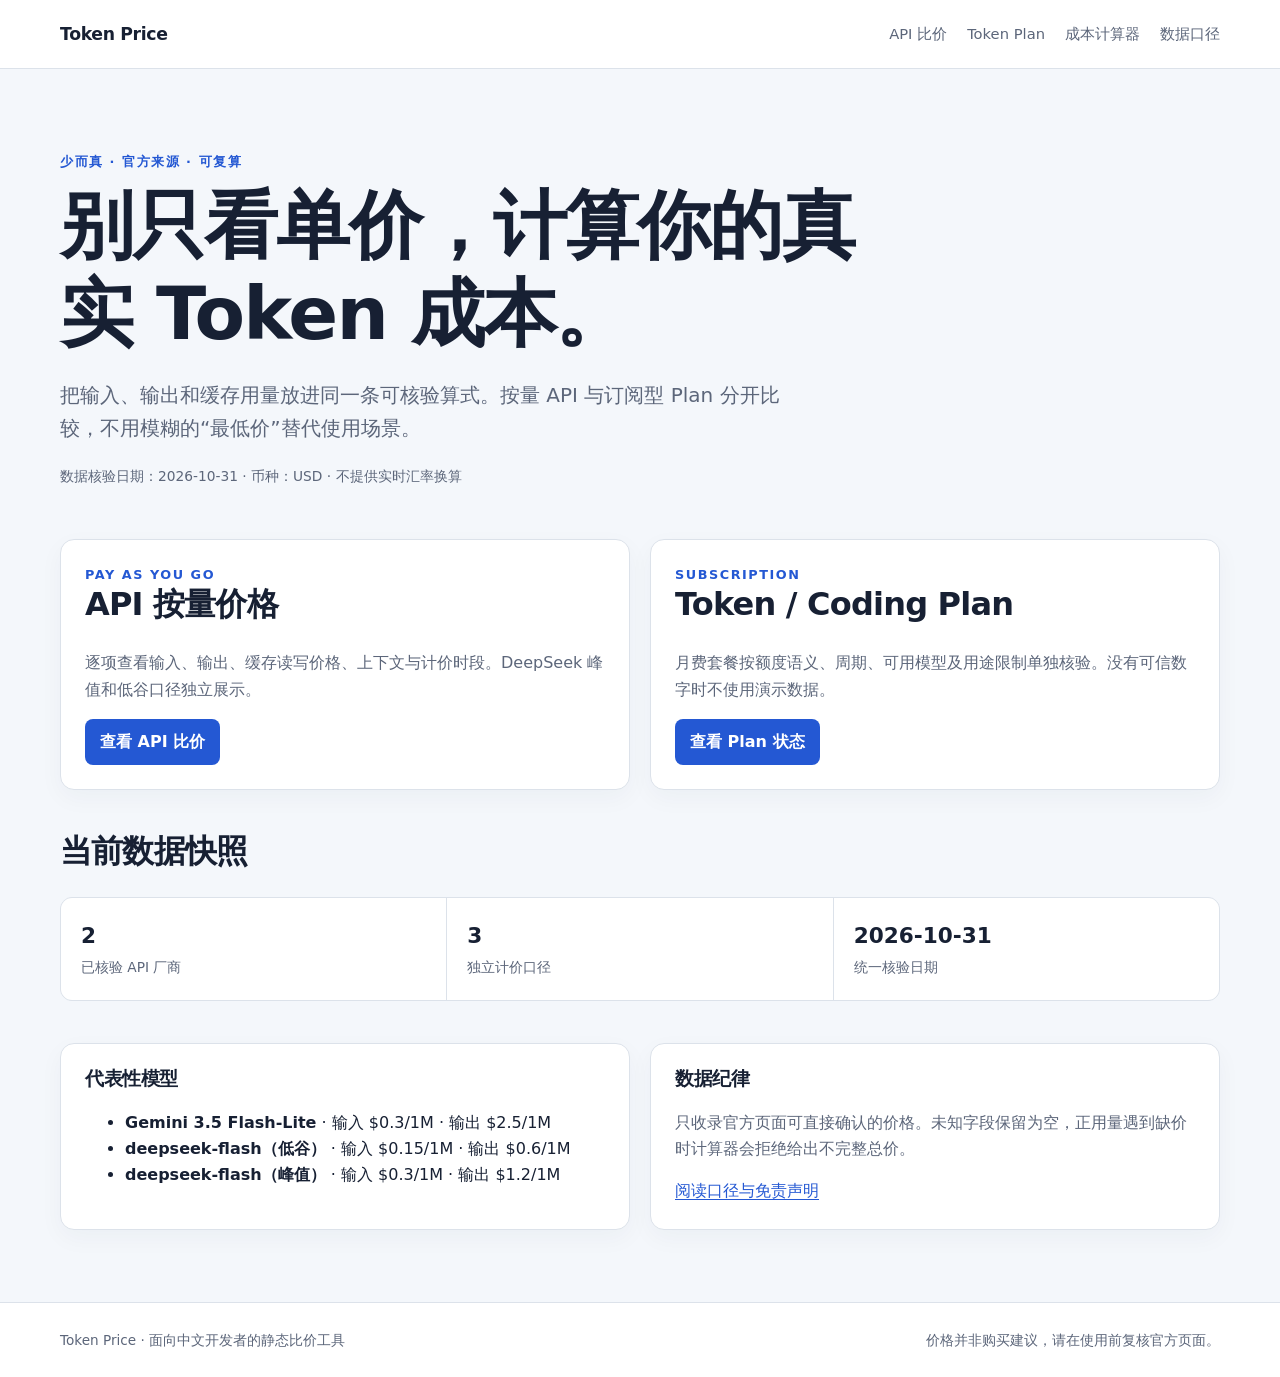
==== index.html @ 172f6dd5 "feat: 发布 token-price v0.1.0 静态站点" ====
<!DOCTYPE html><html lang="zh-CN"><head><meta charset="UTF-8"><meta name="viewport" content="width=device-width, initial-scale=1"><meta name="description" content="按真实 Token 用量比较 AI API 成本，并独立查看订阅型 Token Plan。"><meta name="generator" content="Astro v7.4.4"><link rel="icon" href="/favicon.svg" type="image/svg+xml"><title>AI API 与 Token Plan 比价 | Token Price</title><link rel="stylesheet" href="/_astro/data.DtbCJiMZ.css"></head><body><header class="site-header"><nav class="shell nav" aria-label="主导航"><a class="brand" href="/">Token Price</a><div class="nav-links"><a href="/api-pricing/">API 比价</a><a href="/plans/">Token Plan</a><a href="/calculator/">成本计算器</a><a href="/methodology/">数据口径</a></div></nav></header><main class="shell"><section class="hero"><div class="eyebrow">少而真 · 官方来源 · 可复算</div><h1>别只看单价，计算你的真实 Token 成本。</h1><p class="lede">把输入、输出和缓存用量放进同一条可核验算式。按量 API 与订阅型 Plan 分开比较，不用模糊的“最低价”替代使用场景。</p><p class="meta">数据核验日期：2026-10-31 · 币种：USD · 不提供实时汇率换算</p></section><div class="grid"><article class="card"><div class="eyebrow">Pay as you go</div><h2>API 按量价格</h2><p>逐项查看输入、输出、缓存读写价格、上下文与计价时段。DeepSeek 峰值和低谷口径独立展示。</p><a class="button" href="/api-pricing/">查看 API 比价</a></article><article class="card"><div class="eyebrow">Subscription</div><h2>Token / Coding Plan</h2><p>月费套餐按额度语义、周期、可用模型及用途限制单独核验。没有可信数字时不使用演示数据。</p><a class="button" href="/plans/">查看 Plan 状态</a></article></div><section class="section" aria-labelledby="snapshot-title"><h2 id="snapshot-title">当前数据快照</h2><div class="stats"><div class="stat"><strong>2</strong><span class="meta">已核验 API 厂商</span></div><div class="stat"><strong>3</strong><span class="meta">独立计价口径</span></div><div class="stat"><strong>2026-10-31</strong><span class="meta">统一核验日期</span></div></div></section><section class="section grid"><article class="card"><h3>代表性模型</h3><ul><li><strong>Gemini 3.5 Flash-Lite</strong> · 输入 $0.3/1M · 输出 $2.5/1M</li><li><strong>deepseek-flash（低谷）</strong> · 输入 $0.15/1M · 输出 $0.6/1M</li><li><strong>deepseek-flash（峰值）</strong> · 输入 $0.3/1M · 输出 $1.2/1M</li></ul></article><article class="card"><h3>数据纪律</h3><p>只收录官方页面可直接确认的价格。未知字段保留为空，正用量遇到缺价时计算器会拒绝给出不完整总价。</p><a href="/methodology/">阅读口径与免责声明</a></article></section></main><footer class="site-footer"><div class="shell footer-row"><p>Token Price · 面向中文开发者的静态比价工具</p><p>价格并非购买建议，请在使用前复核官方页面。</p></div></footer></body></html>
---- _astro/data.DtbCJiMZ.css ----
:root{color-scheme:light;--ink:#172033;--muted:#5c667a;--line:#dce2ea;--paper:#fff;--wash:#f4f7fb;--brand:#2458d3;--brand-dark:#173b91;--good:#087a55;font-family:Inter,ui-sans-serif,system-ui,-apple-system,BlinkMacSystemFont,Segoe UI,sans-serif}*{box-sizing:border-box}html{background:var(--wash);color:var(--ink)}body{min-width:300px;margin:0;line-height:1.65}a{color:var(--brand);text-underline-offset:3px}a:hover{color:var(--brand-dark)}.shell{width:min(1160px,100% - 32px);margin-inline:auto}.site-header{border-bottom:1px solid var(--line);background:#fffffff5}.nav{justify-content:space-between;align-items:center;gap:24px;min-height:68px;display:flex}.brand{color:var(--ink);letter-spacing:-.02em;font-size:1.08rem;font-weight:800;text-decoration:none}.nav-links{flex-wrap:wrap;gap:8px 20px;display:flex}.nav-links a{color:var(--muted);font-size:.92rem;text-decoration:none}main{min-height:calc(100vh - 160px);padding-block:52px 72px}.hero{max-width:850px;padding-block:30px 38px}.eyebrow{color:var(--brand);letter-spacing:.12em;text-transform:uppercase;font-size:.8rem;font-weight:750}h1,h2,h3{letter-spacing:-.025em;line-height:1.2}h1{margin:10px 0 18px;font-size:clamp(2.25rem,6vw,4.6rem)}h2{margin-top:0;font-size:clamp(1.45rem,3vw,2rem)}p{color:var(--muted)}.lede{max-width:720px;font-size:clamp(1.05rem,2vw,1.25rem)}.meta{color:var(--muted);font-size:.86rem}.grid{grid-template-columns:repeat(2,minmax(0,1fr));gap:20px;display:grid}.card{background:var(--paper);border:1px solid var(--line);border-radius:14px;padding:24px;box-shadow:0 8px 24px #182a4d0a}.card h2,.card h3{margin-top:0}.button{background:var(--brand);color:#fff;cursor:pointer;border:0;border-radius:8px;padding:10px 15px;font-weight:700;text-decoration:none;display:inline-block}.button:hover{background:var(--brand-dark);color:#fff}.section{margin-top:42px}.stats{border:1px solid var(--line);background:var(--line);border-radius:12px;grid-template-columns:repeat(3,1fr);gap:1px;display:grid;overflow:hidden}.stat{background:#fff;padding:20px}.stat strong{font-size:1.35rem;display:block}.controls{grid-template-columns:2fr 1fr 1fr;gap:12px;margin:22px 0;display:grid}label{color:var(--muted);gap:6px;font-size:.85rem;font-weight:650;display:grid}input,select{width:100%;min-height:44px;color:var(--ink);font:inherit;background:#fff;border:1px solid #bfc8d7;border-radius:8px;padding:9px 11px}input:focus,select:focus{border-color:var(--brand);outline:3px solid #2458d326}.table-wrap{border:1px solid var(--line);background:#fff;border-radius:12px;overflow-x:auto}table{border-collapse:collapse;width:100%;min-width:930px;font-size:.88rem}th,td{text-align:left;vertical-align:top;border-bottom:1px solid var(--line);padding:13px 14px}th{color:#4c5770;white-space:nowrap;background:#f8faff}tbody tr:last-child td{border-bottom:0}.price{font-variant-numeric:tabular-nums;white-space:nowrap;font-weight:700}.badge{color:var(--good);background:#e8f7f1;border-radius:999px;padding:2px 8px;font-size:.76rem;font-weight:750;display:inline-block}.callout{border-left:4px solid var(--brand);background:#edf3ff;border-radius:4px 10px 10px 4px;padding:18px 20px}.callout p{color:#35425a;margin:0}.empty{text-align:center;background:#fff;border:1px dashed #afbacb;border-radius:14px;padding:clamp(40px,9vw,90px) 24px}.empty p{max-width:600px;margin-inline:auto}.calculator{grid-template-columns:1fr 1fr;gap:24px;display:grid}.usage-grid{grid-template-columns:1fr 1fr;gap:14px;display:grid}.result{color:#fff;background:#172b56;border-radius:14px;align-content:center;min-height:220px;padding:28px;display:grid}.result p{color:#cbd7ef}.result-output{font-variant-numeric:tabular-nums;font-size:clamp(1.8rem,5vw,3rem);font-weight:800}.prose{max-width:780px}.prose section{padding-top:22px}.site-footer{border-top:1px solid var(--line);background:#fff;padding:26px 0}.footer-row{flex-wrap:wrap;justify-content:space-between;gap:20px;display:flex}.footer-row p{margin:0;font-size:.85rem}[hidden]{display:none!important}@media (width<=760px){.nav{flex-direction:column;align-items:flex-start;gap:8px;padding-block:15px}main{padding-top:28px}.grid,.calculator,.stats,.controls,.usage-grid{grid-template-columns:1fr}.shell{width:min(100% - 22px,1160px)}.card{padding:19px}}
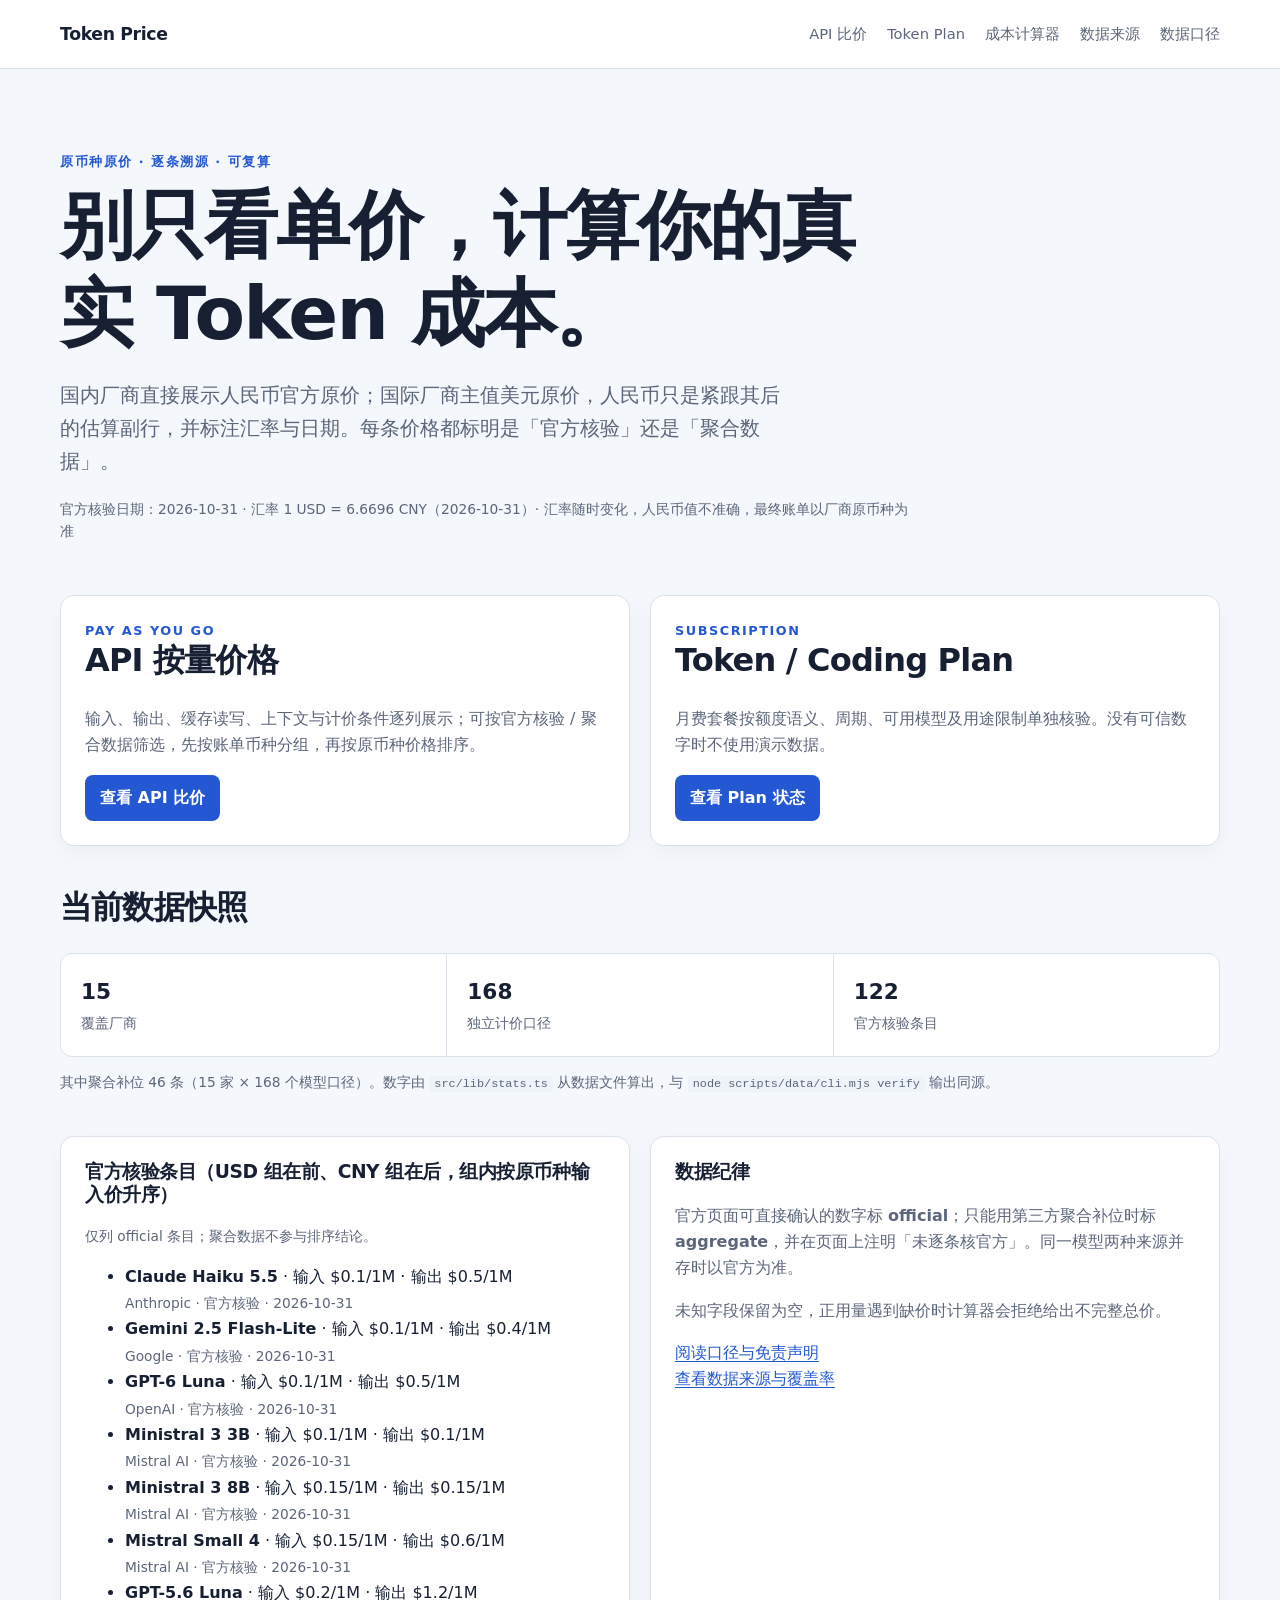
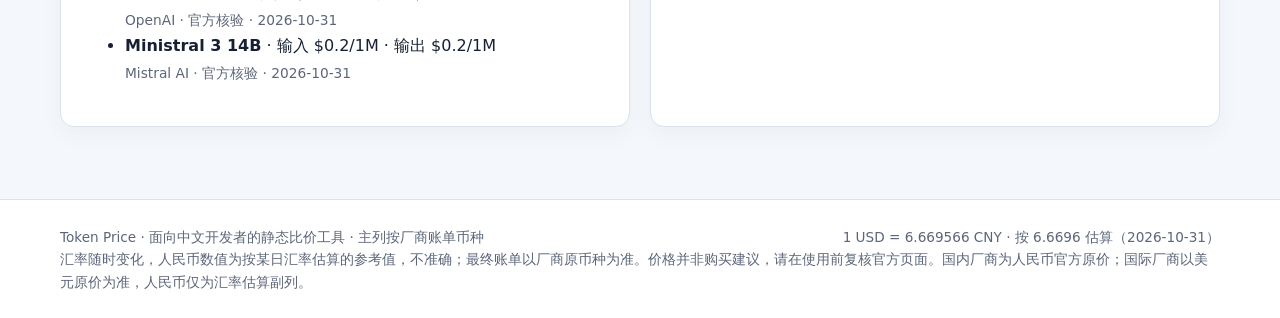
==== commit df365830: "deploy: token-price vunknown (2026-10-31 20:48)" ====
--- a/index.html
+++ b/index.html
@@ -1 +1 @@
-<!DOCTYPE html><html lang="zh-CN"><head><meta charset="UTF-8"><meta name="viewport" content="width=device-width, initial-scale=1"><meta name="description" content="按真实 Token 用量比较 AI API 成本，并独立查看订阅型 Token Plan。"><meta name="generator" content="Astro v7.4.4"><link rel="icon" href="/favicon.svg" type="image/svg+xml"><title>AI API 与 Token Plan 比价 | Token Price</title><link rel="stylesheet" href="/_astro/data.DtbCJiMZ.css"></head><body><header class="site-header"><nav class="shell nav" aria-label="主导航"><a class="brand" href="/">Token Price</a><div class="nav-links"><a href="/api-pricing/">API 比价</a><a href="/plans/">Token Plan</a><a href="/calculator/">成本计算器</a><a href="/methodology/">数据口径</a></div></nav></header><main class="shell"><section class="hero"><div class="eyebrow">少而真 · 官方来源 · 可复算</div><h1>别只看单价，计算你的真实 Token 成本。</h1><p class="lede">把输入、输出和缓存用量放进同一条可核验算式。按量 API 与订阅型 Plan 分开比较，不用模糊的“最低价”替代使用场景。</p><p class="meta">数据核验日期：2026-10-31 · 币种：USD · 不提供实时汇率换算</p></section><div class="grid"><article class="card"><div class="eyebrow">Pay as you go</div><h2>API 按量价格</h2><p>逐项查看输入、输出、缓存读写价格、上下文与计价时段。DeepSeek 峰值和低谷口径独立展示。</p><a class="button" href="/api-pricing/">查看 API 比价</a></article><article class="card"><div class="eyebrow">Subscription</div><h2>Token / Coding Plan</h2><p>月费套餐按额度语义、周期、可用模型及用途限制单独核验。没有可信数字时不使用演示数据。</p><a class="button" href="/plans/">查看 Plan 状态</a></article></div><section class="section" aria-labelledby="snapshot-title"><h2 id="snapshot-title">当前数据快照</h2><div class="stats"><div class="stat"><strong>2</strong><span class="meta">已核验 API 厂商</span></div><div class="stat"><strong>3</strong><span class="meta">独立计价口径</span></div><div class="stat"><strong>2026-10-31</strong><span class="meta">统一核验日期</span></div></div></section><section class="section grid"><article class="card"><h3>代表性模型</h3><ul><li><strong>Gemini 3.5 Flash-Lite</strong> · 输入 $0.3/1M · 输出 $2.5/1M</li><li><strong>deepseek-flash（低谷）</strong> · 输入 $0.15/1M · 输出 $0.6/1M</li><li><strong>deepseek-flash（峰值）</strong> · 输入 $0.3/1M · 输出 $1.2/1M</li></ul></article><article class="card"><h3>数据纪律</h3><p>只收录官方页面可直接确认的价格。未知字段保留为空，正用量遇到缺价时计算器会拒绝给出不完整总价。</p><a href="/methodology/">阅读口径与免责声明</a></article></section></main><footer class="site-footer"><div class="shell footer-row"><p>Token Price · 面向中文开发者的静态比价工具</p><p>价格并非购买建议，请在使用前复核官方页面。</p></div></footer></body></html>+<!DOCTYPE html><html lang="zh-CN"><head><meta charset="UTF-8"><meta name="viewport" content="width=device-width, initial-scale=1"><meta name="description" content="AI API 价格表：国内厂商给人民币官方原价，国际厂商以美元原价为主、人民币为按汇率估算的参考值，逐条标注溯源等级。"><meta name="generator" content="Astro v7.4.4"><link rel="icon" href="/favicon.svg" type="image/svg+xml"><title>AI API 与 Token Plan 比价（原币种原价 + 人民币估算） | Token Price</title><link rel="stylesheet" href="/_astro/BaseLayout.BiSbSPCe.css"></head><body><header class="site-header"><nav class="shell nav" aria-label="主导航"><a class="brand" href="/">Token Price</a><div class="nav-links"><a href="/api-pricing/">API 比价</a><a href="/plans/">Token Plan</a><a href="/calculator/">成本计算器</a><a href="/sources/">数据来源</a><a href="/methodology/">数据口径</a></div></nav></header><main class="shell"><section class="hero"><div class="eyebrow">原币种原价 · 逐条溯源 · 可复算</div><h1>别只看单价，计算你的真实 Token 成本。</h1><p class="lede">国内厂商直接展示人民币官方原价；国际厂商主值美元原价，人民币只是紧跟其后的估算副行，并标注汇率与日期。每条价格都标明是「官方核验」还是「聚合数据」。</p><p class="meta">官方核验日期：2026-10-31 · 汇率 1 USD = 6.6696 CNY（2026-10-31）· 汇率随时变化，人民币值不准确，最终账单以厂商原币种为准</p></section><div class="grid"><article class="card"><div class="eyebrow">Pay as you go</div><h2>API 按量价格</h2><p>输入、输出、缓存读写、上下文与计价条件逐列展示；可按官方核验 / 聚合数据筛选，先按账单币种分组，再按原币种价格排序。</p><a class="button" href="/api-pricing/">查看 API 比价</a></article><article class="card"><div class="eyebrow">Subscription</div><h2>Token / Coding Plan</h2><p>月费套餐按额度语义、周期、可用模型及用途限制单独核验。没有可信数字时不使用演示数据。</p><a class="button" href="/plans/">查看 Plan 状态</a></article></div><section class="section" aria-labelledby="snapshot-title"><h2 id="snapshot-title">当前数据快照</h2><div class="stats"><div class="stat"><strong>15</strong><span class="meta">覆盖厂商</span></div><div class="stat"><strong>168</strong><span class="meta">独立计价口径</span></div><div class="stat"><strong>122</strong><span class="meta">官方核验条目</span></div></div><p class="meta">其中聚合补位 46 条（15 家 × 168 个模型口径）。数字由 <code>src/lib/stats.ts</code> 从数据文件算出，与 <code>node scripts/data/cli.mjs verify</code> 输出同源。</p></section><section class="section grid"><article class="card"><h3>官方核验条目（USD 组在前、CNY 组在后，组内按原币种输入价升序）</h3><p class="meta">仅列 official 条目；聚合数据不参与排序结论。</p><ul><li><strong>Claude Haiku 5.5</strong> · 输入 $0.1/1M · 输出 $0.5/1M<br><span class="meta">Anthropic · 官方核验 · 2026-10-31</span></li><li><strong>Gemini 2.5 Flash-Lite</strong> · 输入 $0.1/1M · 输出 $0.4/1M<br><span class="meta">Google · 官方核验 · 2026-10-31</span></li><li><strong>GPT-6 Luna</strong> · 输入 $0.1/1M · 输出 $0.5/1M<br><span class="meta">OpenAI · 官方核验 · 2026-10-31</span></li><li><strong>Ministral 3 3B</strong> · 输入 $0.1/1M · 输出 $0.1/1M<br><span class="meta">Mistral AI · 官方核验 · 2026-10-31</span></li><li><strong>Ministral 3 8B</strong> · 输入 $0.15/1M · 输出 $0.15/1M<br><span class="meta">Mistral AI · 官方核验 · 2026-10-31</span></li><li><strong>Mistral Small 4</strong> · 输入 $0.15/1M · 输出 $0.6/1M<br><span class="meta">Mistral AI · 官方核验 · 2026-10-31</span></li><li><strong>GPT-5.6 Luna</strong> · 输入 $0.2/1M · 输出 $1.2/1M<br><span class="meta">OpenAI · 官方核验 · 2026-10-31</span></li><li><strong>Ministral 3 14B</strong> · 输入 $0.2/1M · 输出 $0.2/1M<br><span class="meta">Mistral AI · 官方核验 · 2026-10-31</span></li></ul></article><article class="card"><h3>数据纪律</h3><p>官方页面可直接确认的数字标 <strong>official</strong>；只能用第三方聚合补位时标 <strong>aggregate</strong>，并在页面上注明「未逐条核官方」。同一模型两种来源并存时以官方为准。</p><p>未知字段保留为空，正用量遇到缺价时计算器会拒绝给出不完整总价。</p><a href="/methodology/">阅读口径与免责声明</a><br><a href="/sources/">查看数据来源与覆盖率</a></article></section></main><footer class="site-footer"><div class="shell footer-row"><p>Token Price · 面向中文开发者的静态比价工具 · 主列按厂商账单币种</p><p>1 USD = 6.669566 CNY · 按 6.6696 估算（2026-10-31）</p></div><div class="shell footer-row"><p class="meta">汇率随时变化，人民币数值为按某日汇率估算的参考值，不准确；最终账单以厂商原币种为准。价格并非购买建议，请在使用前复核官方页面。国内厂商为人民币官方原价；国际厂商以美元原价为准，人民币仅为汇率估算副列。</p></div></footer></body></html>
--- a/_astro/BaseLayout.BiSbSPCe.css
+++ b/_astro/BaseLayout.BiSbSPCe.css
@@ -0,0 +1 @@
+:root{color-scheme:light;--ink:#172033;--muted:#5c667a;--line:#dce2ea;--paper:#fff;--wash:#f4f7fb;--brand:#2458d3;--brand-dark:#173b91;--good:#087a55;font-family:Inter,ui-sans-serif,system-ui,-apple-system,BlinkMacSystemFont,Segoe UI,sans-serif}*{box-sizing:border-box}html{background:var(--wash);color:var(--ink)}body{min-width:300px;margin:0;line-height:1.65}a{color:var(--brand);text-underline-offset:3px}a:hover{color:var(--brand-dark)}.shell{width:min(1160px,100% - 32px);margin-inline:auto}.site-header{border-bottom:1px solid var(--line);background:#fffffff5}.nav{justify-content:space-between;align-items:center;gap:24px;min-height:68px;display:flex}.brand{color:var(--ink);letter-spacing:-.02em;font-size:1.08rem;font-weight:800;text-decoration:none}.nav-links{flex-wrap:wrap;gap:8px 20px;display:flex}.nav-links a{color:var(--muted);font-size:.92rem;text-decoration:none}main{min-height:calc(100vh - 160px);padding-block:52px 72px}.hero{max-width:850px;padding-block:30px 38px}.eyebrow{color:var(--brand);letter-spacing:.12em;text-transform:uppercase;font-size:.8rem;font-weight:750}h1,h2,h3{letter-spacing:-.025em;line-height:1.2}h1{margin:10px 0 18px;font-size:clamp(2.25rem,6vw,4.6rem)}h2{margin-top:0;font-size:clamp(1.45rem,3vw,2rem)}p{color:var(--muted)}.lede{max-width:720px;font-size:clamp(1.05rem,2vw,1.25rem)}.meta{color:var(--muted);font-size:.86rem}.grid{grid-template-columns:repeat(2,minmax(0,1fr));gap:20px;display:grid}.card{background:var(--paper);border:1px solid var(--line);border-radius:14px;padding:24px;box-shadow:0 8px 24px #182a4d0a}.card h2,.card h3{margin-top:0}.button{background:var(--brand);color:#fff;cursor:pointer;border:0;border-radius:8px;padding:10px 15px;font-weight:700;text-decoration:none;display:inline-block}.button:hover{background:var(--brand-dark);color:#fff}.section{margin-top:42px}.stats{border:1px solid var(--line);background:var(--line);border-radius:12px;grid-template-columns:repeat(3,1fr);gap:1px;display:grid;overflow:hidden}.stat{background:#fff;padding:20px}.stat strong{font-size:1.35rem;display:block}.controls{grid-template-columns:2fr 1fr 1fr;gap:12px;margin:22px 0;display:grid}label{color:var(--muted);gap:6px;font-size:.85rem;font-weight:650;display:grid}input,select{width:100%;min-height:44px;color:var(--ink);font:inherit;background:#fff;border:1px solid #bfc8d7;border-radius:8px;padding:9px 11px}input:focus,select:focus{border-color:var(--brand);outline:3px solid #2458d326}.table-wrap{border:1px solid var(--line);background:#fff;border-radius:12px;overflow-x:auto}table{border-collapse:collapse;width:100%;min-width:930px;font-size:.88rem}th,td{text-align:left;vertical-align:top;border-bottom:1px solid var(--line);padding:13px 14px}th{color:#4c5770;white-space:nowrap;background:#f8faff}tbody tr:last-child td{border-bottom:0}.price{font-variant-numeric:tabular-nums;white-space:nowrap;font-weight:700}.badge{color:var(--good);background:#e8f7f1;border-radius:999px;padding:2px 8px;font-size:.76rem;font-weight:750;display:inline-block}.callout{border-left:4px solid var(--brand);background:#edf3ff;border-radius:4px 10px 10px 4px;padding:18px 20px}.callout p{color:#35425a;margin:0}.empty{text-align:center;background:#fff;border:1px dashed #afbacb;border-radius:14px;padding:clamp(40px,9vw,90px) 24px}.empty p{max-width:600px;margin-inline:auto}.calculator{grid-template-columns:1fr 1fr;gap:24px;display:grid}.usage-grid{grid-template-columns:1fr 1fr;gap:14px;display:grid}.result{color:#fff;background:#172b56;border-radius:14px;align-content:center;min-height:220px;padding:28px;display:grid}.result p{color:#cbd7ef}.result-output{font-variant-numeric:tabular-nums;font-size:clamp(1.8rem,5vw,3rem);font-weight:800}.prose{max-width:780px}.prose section{padding-top:22px}.site-footer{border-top:1px solid var(--line);background:#fff;padding:26px 0}.footer-row{flex-wrap:wrap;justify-content:space-between;gap:20px;display:flex}.footer-row p{margin:0;font-size:.85rem}[hidden]{display:none!important}@media (width<=760px){.nav{flex-direction:column;align-items:flex-start;gap:8px;padding-block:15px}main{padding-top:28px}.grid,.calculator,.stats,.controls,.usage-grid{grid-template-columns:1fr}.shell{width:min(100% - 22px,1160px)}.card{padding:19px}}.controls-wide{grid-template-columns:2fr 1fr 1fr 1fr}.badge-official{color:var(--good);background:#e8f7f1}.badge-aggregate{color:#8a5b00;background:#fdf3e0}.pricing-table{min-width:1180px}.pricing-table td{font-size:.84rem}pre{color:#e8eefc;background:#0f1a33;border-radius:10px;padding:16px 18px;font-size:.82rem;line-height:1.6;overflow-x:auto}pre code{color:inherit;background:0 0;padding:0}code{background:#eef2f9;border-radius:4px;padding:1px 5px;font-size:.86em}.prose ul{color:var(--muted)}@media (width<=960px){.controls-wide{grid-template-columns:1fr 1fr}}
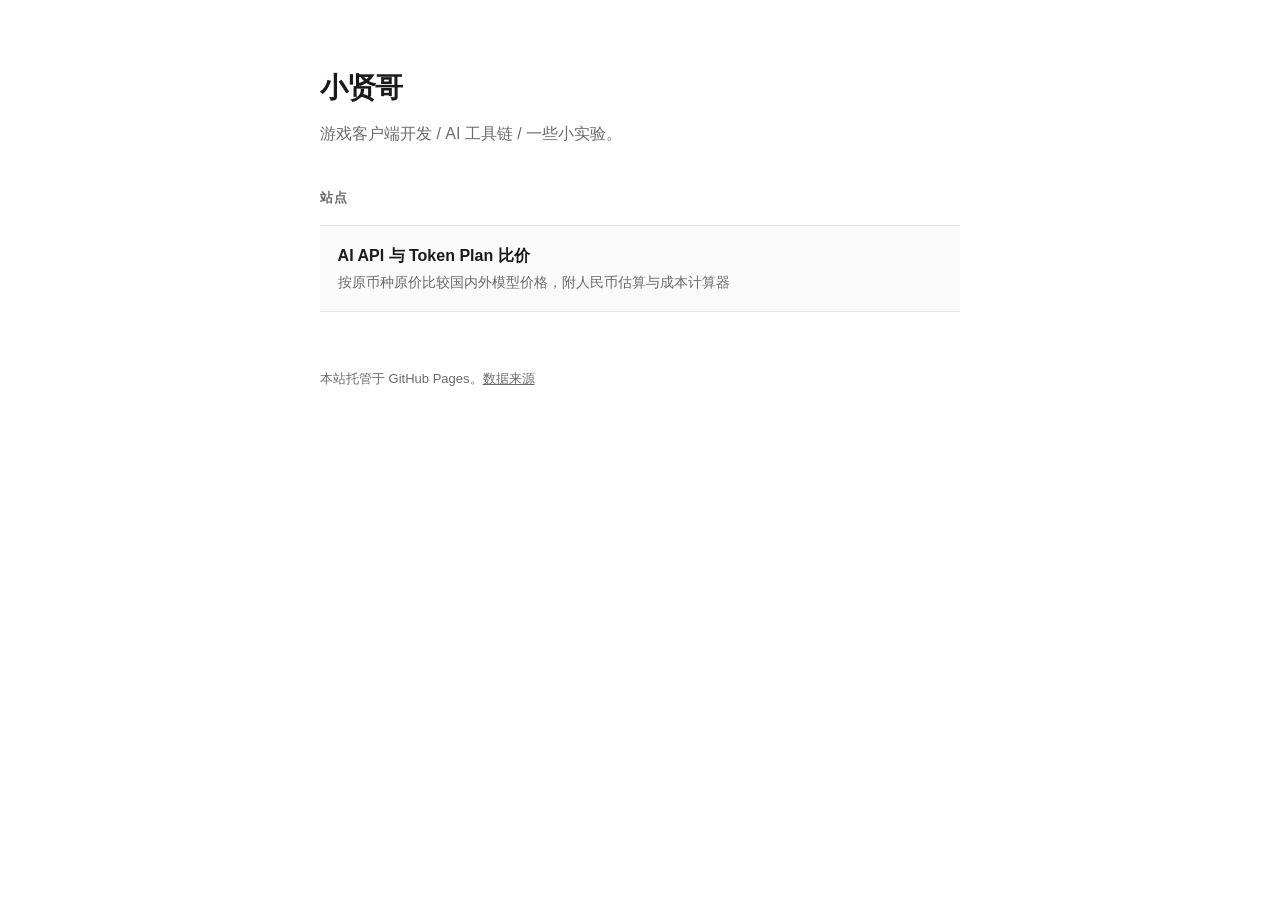
==== commit d4756023: "deploy: token-price v0.2.0 -> /token-price/ (2026-10-31 20:56)" ====
--- a/index.html
+++ b/index.html
@@ -1 +1,77 @@
-<!DOCTYPE html><html lang="zh-CN"><head><meta charset="UTF-8"><meta name="viewport" content="width=device-width, initial-scale=1"><meta name="description" content="AI API 价格表：国内厂商给人民币官方原价，国际厂商以美元原价为主、人民币为按汇率估算的参考值，逐条标注溯源等级。"><meta name="generator" content="Astro v7.4.4"><link rel="icon" href="/favicon.svg" type="image/svg+xml"><title>AI API 与 Token Plan 比价（原币种原价 + 人民币估算） | Token Price</title><link rel="stylesheet" href="/_astro/BaseLayout.BiSbSPCe.css"></head><body><header class="site-header"><nav class="shell nav" aria-label="主导航"><a class="brand" href="/">Token Price</a><div class="nav-links"><a href="/api-pricing/">API 比价</a><a href="/plans/">Token Plan</a><a href="/calculator/">成本计算器</a><a href="/sources/">数据来源</a><a href="/methodology/">数据口径</a></div></nav></header><main class="shell"><section class="hero"><div class="eyebrow">原币种原价 · 逐条溯源 · 可复算</div><h1>别只看单价，计算你的真实 Token 成本。</h1><p class="lede">国内厂商直接展示人民币官方原价；国际厂商主值美元原价，人民币只是紧跟其后的估算副行，并标注汇率与日期。每条价格都标明是「官方核验」还是「聚合数据」。</p><p class="meta">官方核验日期：2026-10-31 · 汇率 1 USD = 6.6696 CNY（2026-10-31）· 汇率随时变化，人民币值不准确，最终账单以厂商原币种为准</p></section><div class="grid"><article class="card"><div class="eyebrow">Pay as you go</div><h2>API 按量价格</h2><p>输入、输出、缓存读写、上下文与计价条件逐列展示；可按官方核验 / 聚合数据筛选，先按账单币种分组，再按原币种价格排序。</p><a class="button" href="/api-pricing/">查看 API 比价</a></article><article class="card"><div class="eyebrow">Subscription</div><h2>Token / Coding Plan</h2><p>月费套餐按额度语义、周期、可用模型及用途限制单独核验。没有可信数字时不使用演示数据。</p><a class="button" href="/plans/">查看 Plan 状态</a></article></div><section class="section" aria-labelledby="snapshot-title"><h2 id="snapshot-title">当前数据快照</h2><div class="stats"><div class="stat"><strong>15</strong><span class="meta">覆盖厂商</span></div><div class="stat"><strong>168</strong><span class="meta">独立计价口径</span></div><div class="stat"><strong>122</strong><span class="meta">官方核验条目</span></div></div><p class="meta">其中聚合补位 46 条（15 家 × 168 个模型口径）。数字由 <code>src/lib/stats.ts</code> 从数据文件算出，与 <code>node scripts/data/cli.mjs verify</code> 输出同源。</p></section><section class="section grid"><article class="card"><h3>官方核验条目（USD 组在前、CNY 组在后，组内按原币种输入价升序）</h3><p class="meta">仅列 official 条目；聚合数据不参与排序结论。</p><ul><li><strong>Claude Haiku 5.5</strong> · 输入 $0.1/1M · 输出 $0.5/1M<br><span class="meta">Anthropic · 官方核验 · 2026-10-31</span></li><li><strong>Gemini 2.5 Flash-Lite</strong> · 输入 $0.1/1M · 输出 $0.4/1M<br><span class="meta">Google · 官方核验 · 2026-10-31</span></li><li><strong>GPT-6 Luna</strong> · 输入 $0.1/1M · 输出 $0.5/1M<br><span class="meta">OpenAI · 官方核验 · 2026-10-31</span></li><li><strong>Ministral 3 3B</strong> · 输入 $0.1/1M · 输出 $0.1/1M<br><span class="meta">Mistral AI · 官方核验 · 2026-10-31</span></li><li><strong>Ministral 3 8B</strong> · 输入 $0.15/1M · 输出 $0.15/1M<br><span class="meta">Mistral AI · 官方核验 · 2026-10-31</span></li><li><strong>Mistral Small 4</strong> · 输入 $0.15/1M · 输出 $0.6/1M<br><span class="meta">Mistral AI · 官方核验 · 2026-10-31</span></li><li><strong>GPT-5.6 Luna</strong> · 输入 $0.2/1M · 输出 $1.2/1M<br><span class="meta">OpenAI · 官方核验 · 2026-10-31</span></li><li><strong>Ministral 3 14B</strong> · 输入 $0.2/1M · 输出 $0.2/1M<br><span class="meta">Mistral AI · 官方核验 · 2026-10-31</span></li></ul></article><article class="card"><h3>数据纪律</h3><p>官方页面可直接确认的数字标 <strong>official</strong>；只能用第三方聚合补位时标 <strong>aggregate</strong>，并在页面上注明「未逐条核官方」。同一模型两种来源并存时以官方为准。</p><p>未知字段保留为空，正用量遇到缺价时计算器会拒绝给出不完整总价。</p><a href="/methodology/">阅读口径与免责声明</a><br><a href="/sources/">查看数据来源与覆盖率</a></article></section></main><footer class="site-footer"><div class="shell footer-row"><p>Token Price · 面向中文开发者的静态比价工具 · 主列按厂商账单币种</p><p>1 USD = 6.669566 CNY · 按 6.6696 估算（2026-10-31）</p></div><div class="shell footer-row"><p class="meta">汇率随时变化，人民币数值为按某日汇率估算的参考值，不准确；最终账单以厂商原币种为准。价格并非购买建议，请在使用前复核官方页面。国内厂商为人民币官方原价；国际厂商以美元原价为准，人民币仅为汇率估算副列。</p></div></footer></body></html>+<!doctype html>
+<html lang="zh-CN">
+  <head>
+    <meta charset="utf-8" />
+    <meta name="viewport" content="width=device-width, initial-scale=1" />
+    <title>小贤哥的主页</title>
+    <meta name="description" content="个人主页与作品索引。" />
+    <style>
+      :root {
+        color-scheme: light dark;
+        --fg: #1a1a1a;
+        --muted: #6b6b6b;
+        --line: #e4e4e4;
+        --bg: #ffffff;
+        --card: #fafafa;
+      }
+      @media (prefers-color-scheme: dark) {
+        :root {
+          --fg: #ededed;
+          --muted: #9a9a9a;
+          --line: #2e2e2e;
+          --bg: #121212;
+          --card: #1a1a1a;
+        }
+      }
+      * { box-sizing: border-box; }
+      body {
+        margin: 0;
+        padding: 4rem 1.25rem;
+        background: var(--bg);
+        color: var(--fg);
+        font: 16px/1.7 -apple-system, "Segoe UI", "PingFang SC", "Microsoft YaHei", sans-serif;
+      }
+      main { max-width: 40rem; margin: 0 auto; }
+      h1 { font-size: 1.75rem; margin: 0 0 .5rem; letter-spacing: -.01em; }
+      p.lede { color: var(--muted); margin: 0 0 2.5rem; }
+      h2 { font-size: .8rem; text-transform: uppercase; letter-spacing: .08em; color: var(--muted); margin: 2.5rem 0 1rem; }
+      ul { list-style: none; margin: 0; padding: 0; }
+      li { border-top: 1px solid var(--line); }
+      li:last-child { border-bottom: 1px solid var(--line); }
+      a {
+        display: block;
+        padding: 1rem 1.1rem;
+        color: inherit;
+        text-decoration: none;
+        background: var(--card);
+        transition: background .15s ease;
+      }
+      a:hover, a:focus-visible { background: var(--line); }
+      a strong { display: block; font-weight: 600; }
+      a span { display: block; color: var(--muted); font-size: .875rem; margin-top: .15rem; }
+      footer { margin-top: 3.5rem; color: var(--muted); font-size: .8125rem; }
+      footer a { display: inline; padding: 0; background: none; color: var(--muted); text-decoration: underline; }
+      footer a:hover { color: var(--fg); }
+    </style>
+  </head>
+  <body>
+    <main>
+      <h1>小贤哥</h1>
+      <p class="lede">游戏客户端开发 / AI 工具链 / 一些小实验。</p>
+
+      <h2>站点</h2>
+      <ul>
+        <li>
+          <a href="/token-price/">
+            <strong>AI API 与 Token Plan 比价</strong>
+            <span>按原币种原价比较国内外模型价格，附人民币估算与成本计算器</span>
+          </a>
+        </li>
+      </ul>
+
+      <footer>
+        <p>本站托管于 GitHub Pages。<a href="/token-price/sources/">数据来源</a></p>
+      </footer>
+    </main>
+  </body>
+</html>
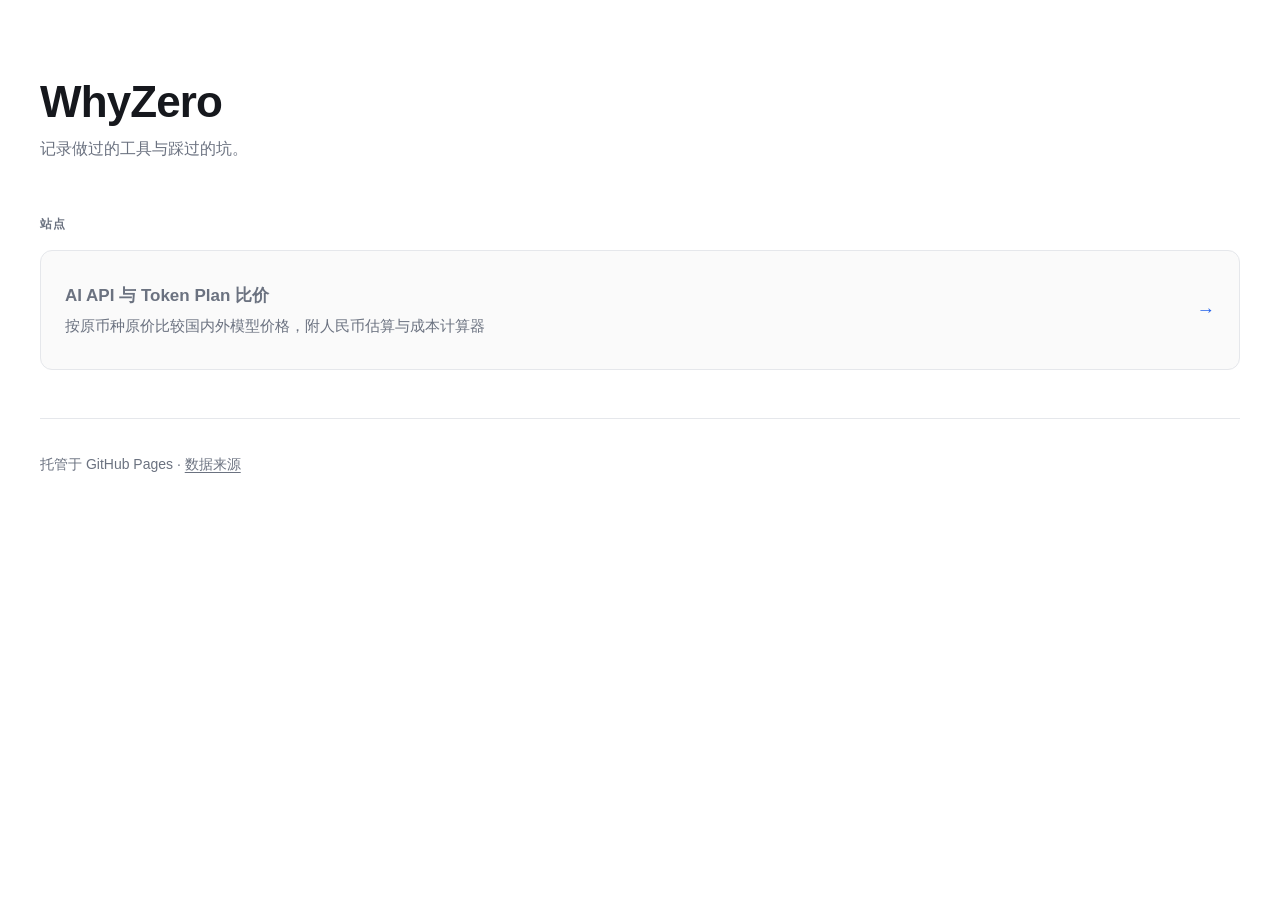
==== commit ad864397: "deploy: token-price v0.3.0 -> /token-price/ (2026-10-31 22:47)" ====
--- a/index.html
+++ b/index.html
@@ -3,74 +3,151 @@
   <head>
     <meta charset="utf-8" />
     <meta name="viewport" content="width=device-width, initial-scale=1" />
-    <title>小贤哥的主页</title>
-    <meta name="description" content="个人主页与作品索引。" />
+    <title>WhyZero</title>
+    <meta name="description" content="WhyZero 的站点与作品索引。" />
     <style>
       :root {
         color-scheme: light dark;
-        --fg: #1a1a1a;
-        --muted: #6b6b6b;
-        --line: #e4e4e4;
+        --fg: #16181d;
+        --muted: #6b7280;
+        --line: #e5e7eb;
         --bg: #ffffff;
         --card: #fafafa;
+        --card-hover: #f3f4f6;
+        --brand: #2563eb;
       }
       @media (prefers-color-scheme: dark) {
         :root {
-          --fg: #ededed;
-          --muted: #9a9a9a;
-          --line: #2e2e2e;
-          --bg: #121212;
-          --card: #1a1a1a;
+          --fg: #e8eaed;
+          --muted: #9aa0a6;
+          --line: #2a2c31;
+          --bg: #0e0f11;
+          --card: #17191c;
+          --card-hover: #1f2226;
+          --brand: #6ba8ff;
         }
       }
       * { box-sizing: border-box; }
       body {
         margin: 0;
-        padding: 4rem 1.25rem;
+        padding: clamp(2.5rem, 6vw, 5.5rem) clamp(1.25rem, 3vw, 2.5rem);
         background: var(--bg);
         color: var(--fg);
         font: 16px/1.7 -apple-system, "Segoe UI", "PingFang SC", "Microsoft YaHei", sans-serif;
+        -webkit-font-smoothing: antialiased;
       }
-      main { max-width: 40rem; margin: 0 auto; }
-      h1 { font-size: 1.75rem; margin: 0 0 .5rem; letter-spacing: -.01em; }
-      p.lede { color: var(--muted); margin: 0 0 2.5rem; }
-      h2 { font-size: .8rem; text-transform: uppercase; letter-spacing: .08em; color: var(--muted); margin: 2.5rem 0 1rem; }
-      ul { list-style: none; margin: 0; padding: 0; }
-      li { border-top: 1px solid var(--line); }
-      li:last-child { border-bottom: 1px solid var(--line); }
-      a {
-        display: block;
-        padding: 1rem 1.1rem;
+      /* 宽容器：手机上铺满可用宽度，桌面上放宽到 1200px 后居中。
+         旧版沿用博客正文的阅读宽度（固定 640px），放在只有几条链接的索引页上
+         会让 1920 屏幕两侧各空出 640px，故改为自适应宽度加卡片网格。 */
+      main { width: min(1200px, 100%); margin: 0 auto; }
+
+      header { margin-bottom: clamp(2rem, 4vw, 3.25rem); }
+      h1 {
+        font-size: clamp(2rem, 4.5vw, 2.75rem);
+        line-height: 1.15;
+        letter-spacing: -.02em;
+        margin: 0 0 .5rem;
+        word-break: keep-all;
+      }
+      .lede {
+        color: var(--muted);
+        font-size: clamp(1rem, 1.2vw, 1.0625rem);
+        margin: 0;
+        max-width: 46ch;
+      }
+
+      h2 {
+        font-size: .75rem;
+        text-transform: uppercase;
+        letter-spacing: .1em;
+        color: var(--muted);
+        font-weight: 600;
+        margin: 0 0 1rem;
+      }
+
+      /* 卡片网格：宽度够就自动多列，不够就单列，不留大片空白也不挤 */
+      .cards {
+        display: grid;
+        grid-template-columns: repeat(auto-fit, minmax(min(100%, 320px), 1fr));
+        gap: 1rem;
+        list-style: none;
+        margin: 0 0 clamp(2rem, 4vw, 3rem);
+        padding: 0;
+      }
+      /* 卡内两列：文字靠左、箭头贴右。只有一条站点时卡片会铺满容器，
+         若只用单列左对齐，右侧会空出三分之二，看着像没做完。 */
+      .cards a {
+        display: grid;
+        grid-template-columns: 1fr auto;
+        align-items: center;
+        gap: 1rem;
+        height: 100%;
+        min-height: 7.5rem;
+        padding: 1.25rem 1.5rem;
+        border: 1px solid var(--line);
+        border-radius: 12px;
+        background: var(--card);
         color: inherit;
         text-decoration: none;
-        background: var(--card);
-        transition: background .15s ease;
+        transition: background .16s ease, border-color .16s ease, transform .16s ease;
       }
-      a:hover, a:focus-visible { background: var(--line); }
-      a strong { display: block; font-weight: 600; }
-      a span { display: block; color: var(--muted); font-size: .875rem; margin-top: .15rem; }
-      footer { margin-top: 3.5rem; color: var(--muted); font-size: .8125rem; }
-      footer a { display: inline; padding: 0; background: none; color: var(--muted); text-decoration: underline; }
+      .cards a:hover,
+      .cards a:focus-visible {
+        background: var(--card-hover);
+        border-color: var(--brand);
+        transform: translateY(-2px);
+      }
+      .cards strong { display: block; font-weight: 600; font-size: 1.0625rem; margin-bottom: .3rem; }
+      .cards span { color: var(--muted); font-size: .9375rem; line-height: 1.6; }
+      .cards .text { display: block; min-width: 0; }
+      .cards .tag {
+        font-size: 1.15rem;
+        line-height: 1;
+        color: var(--brand);
+        font-weight: 600;
+        transition: transform .16s ease;
+      }
+      .cards a:hover .tag,
+      .cards a:focus-visible .tag { transform: translateX(4px); }
+
+      footer {
+        border-top: 1px solid var(--line);
+        padding-top: 1.25rem;
+        color: var(--muted);
+        font-size: .875rem;
+      }
+      footer a { color: var(--muted); text-decoration: underline; text-underline-offset: 3px; }
       footer a:hover { color: var(--fg); }
+
+      @media (prefers-reduced-motion: reduce) {
+        .cards a, .cards .tag { transition: none; }
+        .cards a:hover, .cards a:focus-visible { transform: none; }
+        .cards a:hover .tag, .cards a:focus-visible .tag { transform: none; }
+      }
     </style>
   </head>
   <body>
     <main>
-      <h1>小贤哥</h1>
-      <p class="lede">游戏客户端开发 / AI 工具链 / 一些小实验。</p>
+      <header>
+        <h1>WhyZero</h1>
+        <p class="lede">记录做过的工具与踩过的坑。</p>
+      </header>
 
       <h2>站点</h2>
-      <ul>
+      <ul class="cards">
         <li>
           <a href="/token-price/">
-            <strong>AI API 与 Token Plan 比价</strong>
-            <span>按原币种原价比较国内外模型价格，附人民币估算与成本计算器</span>
+            <span class="text">
+              <strong>AI API 与 Token Plan 比价</strong>
+              <span>按原币种原价比较国内外模型价格，附人民币估算与成本计算器</span>
+            </span>
+            <span class="tag" aria-hidden="true">→</span>
           </a>
         </li>
       </ul>
 
       <footer>
-        <p>本站托管于 GitHub Pages。<a href="/token-price/sources/">数据来源</a></p>
+        <p>托管于 GitHub Pages · <a href="/token-price/sources/">数据来源</a></p>
       </footer>
     </main>
   </body>
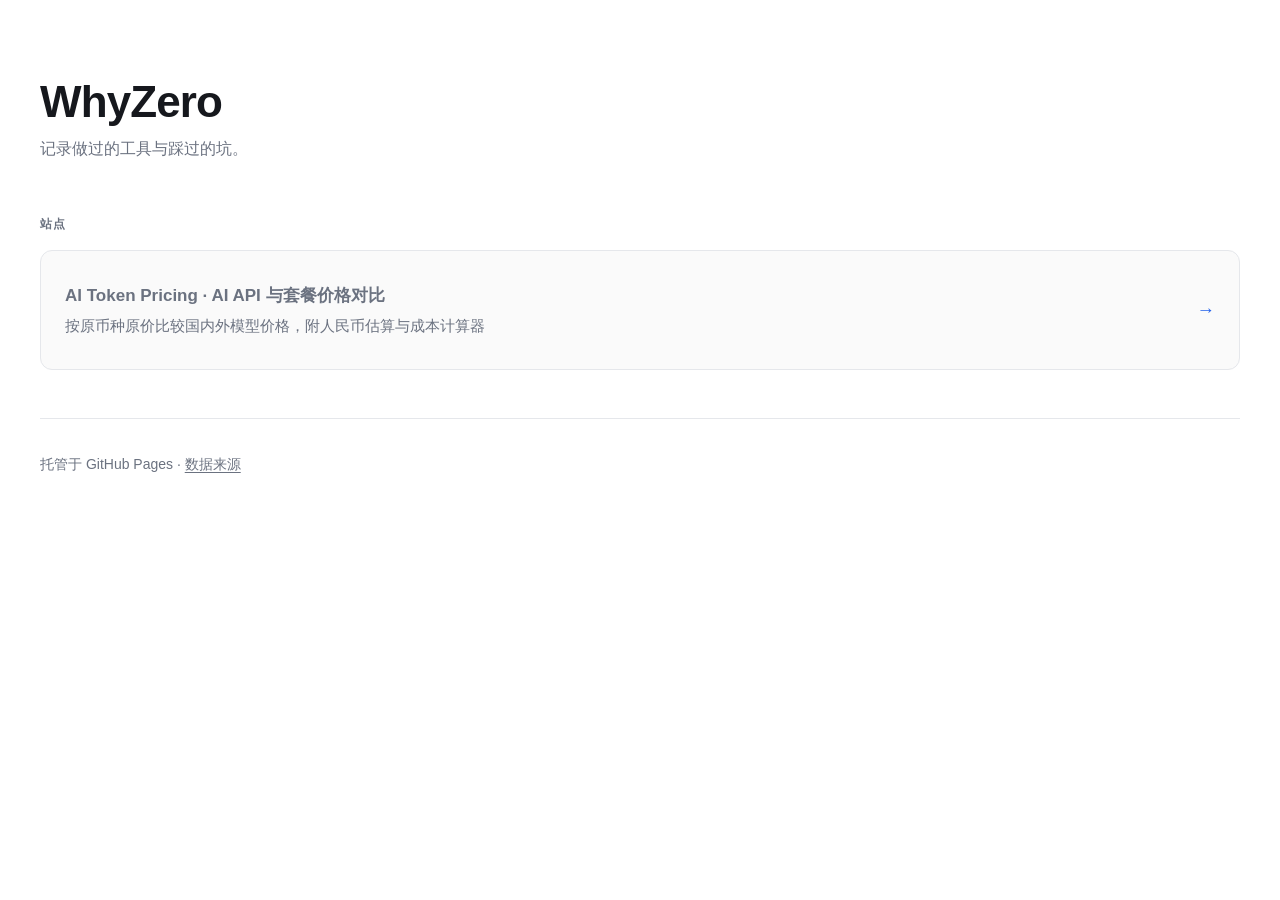
==== commit 3c479365: "deploy: token-price v0.5.0 -> /token-price/ (2026-11-02 00:16)" ====
--- a/index.html
+++ b/index.html
@@ -3,8 +3,8 @@
   <head>
     <meta charset="utf-8" />
     <meta name="viewport" content="width=device-width, initial-scale=1" />
-    <title>WhyZero</title>
-    <meta name="description" content="WhyZero 的站点与作品索引。" />
+    <title>WhyZero · AI Token Pricing</title>
+    <meta name="description" content="WhyZero 的站点与作品索引。AI API、Token Plan、Coding Plan 价格对比工具。" />
     <style>
       :root {
         color-scheme: light dark;
@@ -138,7 +138,7 @@
         <li>
           <a href="/token-price/">
             <span class="text">
-              <strong>AI API 与 Token Plan 比价</strong>
+              <strong>AI Token Pricing · AI API 与套餐价格对比</strong>
               <span>按原币种原价比较国内外模型价格，附人民币估算与成本计算器</span>
             </span>
             <span class="tag" aria-hidden="true">→</span>
